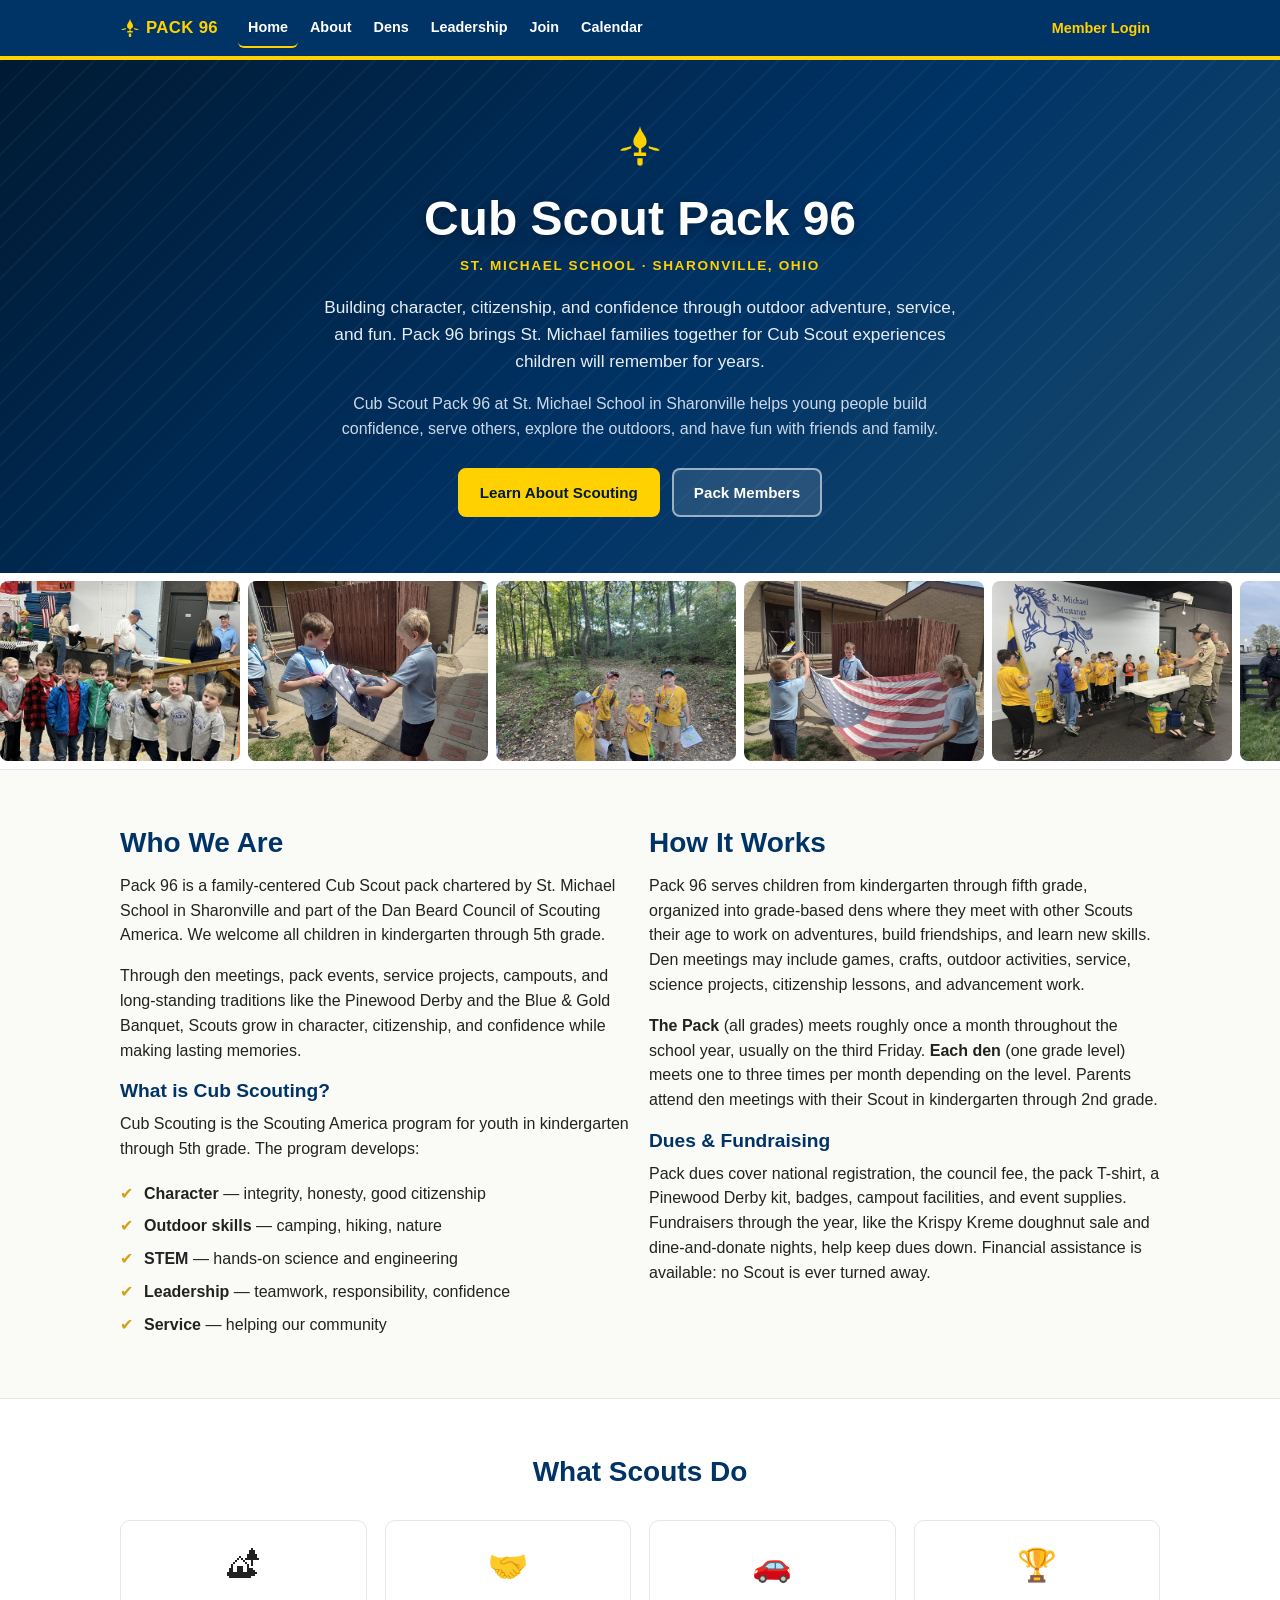
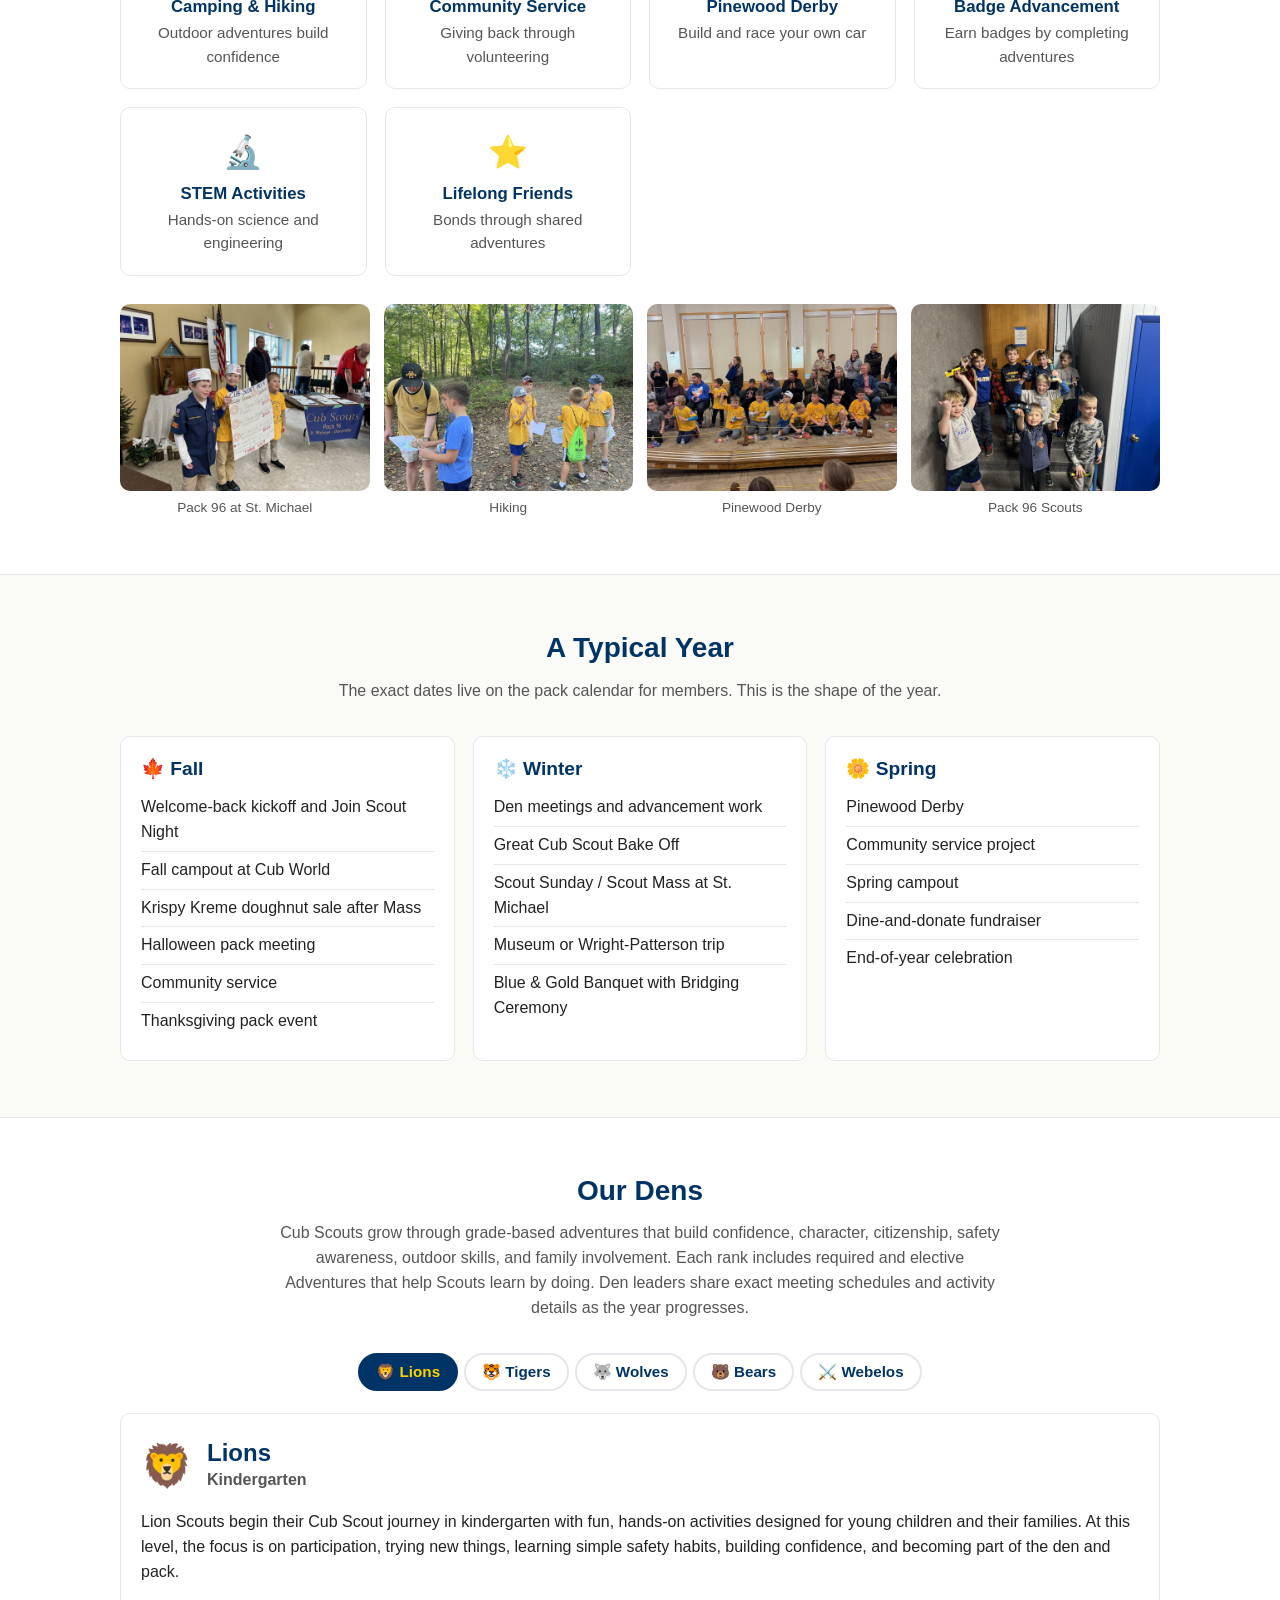
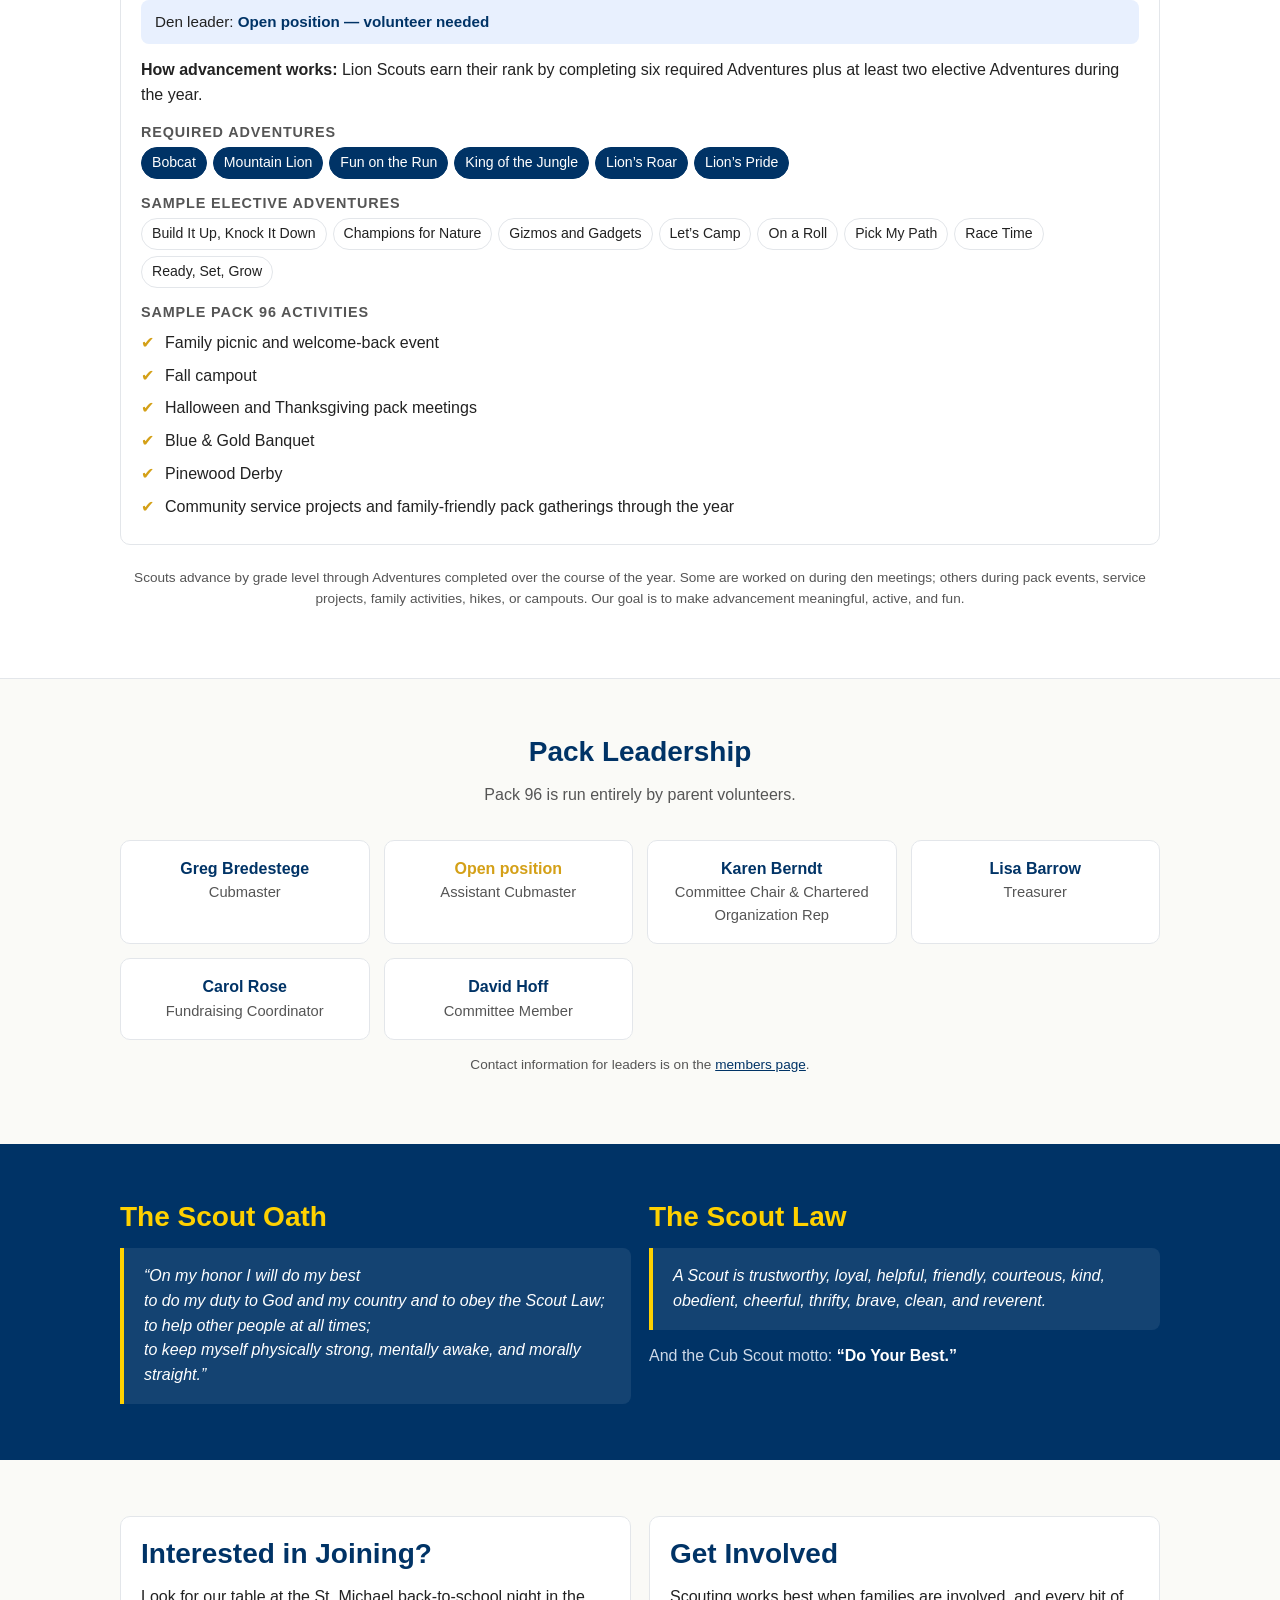
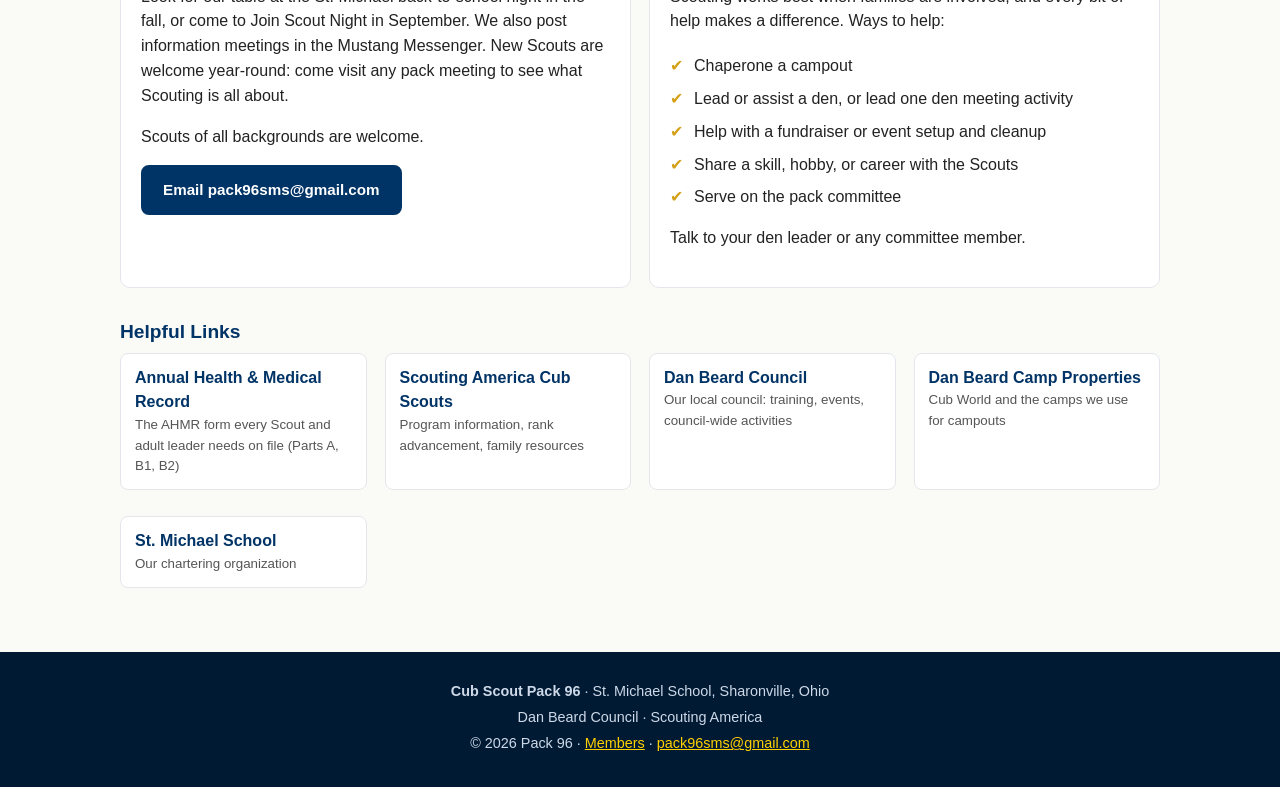
==== index.html @ cab6ee82 "site: static rebuild — public page, encrypted members page, README Replaces the Firebase/React app. " ====
<!doctype html>
<html lang="en">
<head>
<meta charset="utf-8">
<meta name="viewport" content="width=device-width, initial-scale=1">
<title>Cub Scout Pack 96 · St. Michael School, Sharonville</title>
<meta name="description" content="Cub Scout Pack 96 at St. Michael School in Sharonville, Ohio. Dens for kindergarten through 5th grade, part of the Dan Beard Council of Scouting America.">
<link rel="icon" href="data:image/svg+xml,%3Csvg xmlns='http://www.w3.org/2000/svg' viewBox='0 0 100 100'%3E%3Crect width='100' height='100' rx='16' fill='%23003366'/%3E%3Cpath fill='%23ffd100' d='M50 5c-3 15-15 22-15 35 0 8 6 13 12 15v10h-8c-2 0-3 1-3 3v5h28v-5c0-2-1-3-3-3h-8V55c6-2 12-7 12-15C65 27 53 20 50 5zM30 50c-10 5-18 2-25 10 12 2 18-2 25-5v-5zM70 50c10 5 18 2 25 10-12 2-18-2-25-5v-5zM44 78h12v12c0 3-2 5-6 5s-6-2-6-5V78z'/%3E%3C/svg%3E">
<link rel="stylesheet" href="css/style.css">
</head>
<body>

<nav class="nav" id="nav">
  <div class="wrap">
    <a class="brand" href="#top"><svg viewBox="0 0 100 100" aria-hidden="true"><path d="M50 5c-3 15-15 22-15 35 0 8 6 13 12 15v10h-8c-2 0-3 1-3 3v5h28v-5c0-2-1-3-3-3h-8V55c6-2 12-7 12-15C65 27 53 20 50 5zM30 50c-10 5-18 2-25 10 12 2 18-2 25-5v-5zM70 50c10 5 18 2 25 10-12 2-18-2-25-5v-5zM44 78h12v12c0 3-2 5-6 5s-6-2-6-5V78z"/></svg>PACK 96</a>
    <button class="nav-toggle" aria-label="Menu" aria-expanded="false" onclick="document.getElementById('nav').classList.toggle('open');this.setAttribute('aria-expanded',document.getElementById('nav').classList.contains('open'))">&#9776;</button>
    <div class="nav-links">
      <a href="#top" class="active">Home</a>
      <a href="#about">About</a>
      <a href="#dens">Dens</a>
      <a href="#leadership">Leadership</a>
      <a href="#join">Join</a>
      <a href="members.html#calendar">Calendar</a>
    </div>
    <a class="nav-cta" href="members.html">Member Login</a>
  </div>
</nav>

<header class="hero" id="top">
  <div class="wrap">
    <svg class="fdl" viewBox="0 0 100 100" aria-hidden="true"><path d="M50 5c-3 15-15 22-15 35 0 8 6 13 12 15v10h-8c-2 0-3 1-3 3v5h28v-5c0-2-1-3-3-3h-8V55c6-2 12-7 12-15C65 27 53 20 50 5zM30 50c-10 5-18 2-25 10 12 2 18-2 25-5v-5zM70 50c10 5 18 2 25 10-12 2-18-2-25-5v-5zM44 78h12v12c0 3-2 5-6 5s-6-2-6-5V78z"/></svg>
    <h1>Cub Scout Pack 96</h1>
    <div class="kicker">St. Michael School &middot; Sharonville, Ohio</div>
    <p class="lead">Building character, citizenship, and confidence through outdoor adventure, service, and fun. Pack 96 brings St. Michael families together for Cub Scout experiences children will remember for years.</p>
    <p class="sub">Cub Scout Pack 96 at St. Michael School in Sharonville helps young people build confidence, serve others, explore the outdoors, and have fun with friends and family.</p>
    <div class="btn-row">
      <a class="btn btn-gold" href="#about">Learn About Scouting</a>
      <a class="btn btn-ghost" href="members.html">Pack Members</a>
    </div>
  </div>
</header>

<div class="strip" aria-label="Pack 96 photos">
  <img src="photos/IMG_6395.jpg" alt="Scouts gathered at the Pinewood Derby" loading="eager">
  <img src="photos/image000000.jpg" alt="Pack 96 Scouts" loading="lazy">
  <img src="photos/IMG_0327.jpg" alt="Scouts on a group hike" loading="lazy">
  <img src="photos/image000000(1).jpg" alt="Pack 96 Scouts" loading="lazy">
  <img src="photos/IMG_7760.jpg" alt="Pack meeting" loading="lazy">
  <img src="photos/IMG_8763.jpg" alt="Community cleanup" loading="lazy">
  <img src="photos/image000000(2).jpg" alt="Pack 96 Scouts" loading="lazy">
  <img src="photos/IMG_6757.jpg" alt="Cub Scout Bake Off" loading="lazy">
  <img src="photos/IMG_6069.jpg" alt="Fall campout" loading="lazy">
  <img src="photos/IMG_6160.jpg" alt="Flag ceremony" loading="lazy">
  <img src="photos/IMG_6448.jpg" alt="Halloween pack meeting" loading="lazy">
  <img src="photos/IMG_3506.jpg" alt="Pinewood Derby cars" loading="lazy">
  <img src="photos/IMG_1306.jpg" alt="Den meeting" loading="lazy">
</div>

<section id="about">
  <div class="wrap">
    <div class="grid grid-2">
      <div>
        <h2>Who We Are</h2>
        <p>Pack 96 is a family-centered Cub Scout pack chartered by St. Michael School in Sharonville and part of the Dan Beard Council of Scouting America. We welcome all children in kindergarten through 5th grade.</p>
        <p>Through den meetings, pack events, service projects, campouts, and long-standing traditions like the Pinewood Derby and the Blue &amp; Gold Banquet, Scouts grow in character, citizenship, and confidence while making lasting memories.</p>
        <h3>What is Cub Scouting?</h3>
        <p>Cub Scouting is the Scouting America program for youth in kindergarten through 5th grade. The program develops:</p>
        <ul class="check">
          <li><strong>Character</strong> &mdash; integrity, honesty, good citizenship</li>
          <li><strong>Outdoor skills</strong> &mdash; camping, hiking, nature</li>
          <li><strong>STEM</strong> &mdash; hands-on science and engineering</li>
          <li><strong>Leadership</strong> &mdash; teamwork, responsibility, confidence</li>
          <li><strong>Service</strong> &mdash; helping our community</li>
        </ul>
      </div>
      <div>
        <h2>How It Works</h2>
        <p>Pack 96 serves children from kindergarten through fifth grade, organized into grade-based dens where they meet with other Scouts their age to work on adventures, build friendships, and learn new skills. Den meetings may include games, crafts, outdoor activities, service, science projects, citizenship lessons, and advancement work.</p>
        <p><strong>The Pack</strong> (all grades) meets roughly once a month throughout the school year, usually on the third Friday. <strong>Each den</strong> (one grade level) meets one to three times per month depending on the level. Parents attend den meetings with their Scout in kindergarten through 2nd grade.</p>
        <h3>Dues &amp; Fundraising</h3>
        <p>Pack dues cover national registration, the council fee, the pack T-shirt, a Pinewood Derby kit, badges, campout facilities, and event supplies. Fundraisers through the year, like the Krispy Kreme doughnut sale and dine-and-donate nights, help keep dues down. Financial assistance is available: no Scout is ever turned away.</p>
      </div>
    </div>
  </div>
</section>

<section class="alt">
  <div class="wrap">
    <div class="section-head">
      <h2>What Scouts Do</h2>
    </div>
    <div class="grid grid-3">
      <div class="card tile"><div class="icon">&#127957;</div><h3>Camping &amp; Hiking</h3><p>Outdoor adventures build confidence</p></div>
      <div class="card tile"><div class="icon">&#129309;</div><h3>Community Service</h3><p>Giving back through volunteering</p></div>
      <div class="card tile"><div class="icon">&#128663;</div><h3>Pinewood Derby</h3><p>Build and race your own car</p></div>
      <div class="card tile"><div class="icon">&#127942;</div><h3>Badge Advancement</h3><p>Earn badges by completing adventures</p></div>
      <div class="card tile"><div class="icon">&#128300;</div><h3>STEM Activities</h3><p>Hands-on science and engineering</p></div>
      <div class="card tile"><div class="icon">&#11088;</div><h3>Lifelong Friends</h3><p>Bonds through shared adventures</p></div>
    </div>
    <div class="photo-band" style="margin-top:28px">
      <figure><img src="photos/IMG_7634.jpg" alt="Pack 96 at St. Michael" loading="lazy"><figcaption>Pack 96 at St. Michael</figcaption></figure>
      <figure><img src="photos/IMG_0325.jpg" alt="Scouts hiking" loading="lazy"><figcaption>Hiking</figcaption></figure>
      <figure><img src="photos/IMG_0212.jpg" alt="Pinewood Derby" loading="lazy"><figcaption>Pinewood Derby</figcaption></figure>
      <figure><img src="photos/IMG_3549.jpg" alt="Pack 96 Scouts" loading="lazy"><figcaption>Pack 96 Scouts</figcaption></figure>
    </div>
  </div>
</section>

<section>
  <div class="wrap">
    <div class="section-head">
      <h2>A Typical Year</h2>
      <p>The exact dates live on the pack calendar for members. This is the shape of the year.</p>
    </div>
    <div class="grid grid-3">
      <div class="card season"><h3>&#127809; Fall</h3><ul class="plain">
        <li>Welcome-back kickoff and Join Scout Night</li><li>Fall campout at Cub World</li><li>Krispy Kreme doughnut sale after Mass</li><li>Halloween pack meeting</li><li>Community service</li><li>Thanksgiving pack event</li></ul></div>
      <div class="card season"><h3>&#10052;&#65039; Winter</h3><ul class="plain">
        <li>Den meetings and advancement work</li><li>Great Cub Scout Bake Off</li><li>Scout Sunday / Scout Mass at St. Michael</li><li>Museum or Wright-Patterson trip</li><li>Blue &amp; Gold Banquet with Bridging Ceremony</li></ul></div>
      <div class="card season"><h3>&#127804; Spring</h3><ul class="plain">
        <li>Pinewood Derby</li><li>Community service project</li><li>Spring campout</li><li>Dine-and-donate fundraiser</li><li>End-of-year celebration</li></ul></div>
    </div>
  </div>
</section>

<section class="alt" id="dens">
  <div class="wrap">
    <div class="section-head">
      <h2>Our Dens</h2>
      <p>Cub Scouts grow through grade-based adventures that build confidence, character, citizenship, safety awareness, outdoor skills, and family involvement. Each rank includes required and elective Adventures that help Scouts learn by doing. Den leaders share exact meeting schedules and activity details as the year progresses.</p>
    </div>

    <div class="tabs" role="tablist">
      <button class="tab" role="tab" aria-selected="true" data-den="lions">&#129409; Lions</button>
      <button class="tab" role="tab" aria-selected="false" data-den="tigers">&#128047; Tigers</button>
      <button class="tab" role="tab" aria-selected="false" data-den="wolves">&#128058; Wolves</button>
      <button class="tab" role="tab" aria-selected="false" data-den="bears">&#128059; Bears</button>
      <button class="tab" role="tab" aria-selected="false" data-den="webelos">&#9876;&#65039; Webelos</button>
    </div>

    <div class="den-panel card show" id="den-lions" role="tabpanel">
      <div class="den-head"><div class="icon">&#129409;</div><div><h3>Lions</h3><div class="grade">Kindergarten</div></div></div>
      <p>Lion Scouts begin their Cub Scout journey in kindergarten with fun, hands-on activities designed for young children and their families. At this level, the focus is on participation, trying new things, learning simple safety habits, building confidence, and becoming part of the den and pack.</p>
      <div class="den-leader" data-den="Lions">Den leader: <strong>see Leadership below</strong></div>
      <div class="adv">
        <p><strong>How advancement works:</strong> Lion Scouts earn their rank by completing six required Adventures plus at least two elective Adventures during the year.</p>
        <h4>Required Adventures</h4>
        <div class="chips"><span class="chip req">Bobcat</span><span class="chip req">Mountain Lion</span><span class="chip req">Fun on the Run</span><span class="chip req">King of the Jungle</span><span class="chip req">Lion&rsquo;s Roar</span><span class="chip req">Lion&rsquo;s Pride</span></div>
        <h4>Sample Elective Adventures</h4>
        <div class="chips"><span class="chip">Build It Up, Knock It Down</span><span class="chip">Champions for Nature</span><span class="chip">Gizmos and Gadgets</span><span class="chip">Let&rsquo;s Camp</span><span class="chip">On a Roll</span><span class="chip">Pick My Path</span><span class="chip">Race Time</span><span class="chip">Ready, Set, Grow</span></div>
        <h4>Sample Pack 96 Activities</h4>
        <ul class="check"><li>Family picnic and welcome-back event</li><li>Fall campout</li><li>Halloween and Thanksgiving pack meetings</li><li>Blue &amp; Gold Banquet</li><li>Pinewood Derby</li><li>Community service projects and family-friendly pack gatherings through the year</li></ul>
      </div>
    </div>

    <div class="den-panel card" id="den-tigers" role="tabpanel">
      <div class="den-head"><div class="icon">&#128047;</div><div><h3>Tigers</h3><div class="grade">1st Grade</div></div></div>
      <p>Tiger Scouts continue building confidence through active, family-supported adventures that focus on teamwork, safety, citizenship, the outdoors, and trying new skills. Tigers learn best through participation, movement, and shared experiences with their families and den.</p>
      <div class="den-leader" data-den="Tigers">Den leader: <strong>see Leadership below</strong></div>
      <div class="adv">
        <p><strong>How advancement works:</strong> Tiger Scouts earn their rank by completing six required Adventures plus at least two elective Adventures during the year.</p>
        <h4>Required Adventures</h4>
        <div class="chips"><span class="chip req">Bobcat</span><span class="chip req">Tigers in the Wild</span><span class="chip req">Tiger Bites</span><span class="chip req">Team Tiger</span><span class="chip req">Tiger&rsquo;s Roar</span><span class="chip req">Tiger Circles</span></div>
        <h4>Sample Elective Adventures</h4>
        <div class="chips"><span class="chip">Champions for Nature</span><span class="chip">Curiosity, Intrigue, and Magical Mysteries</span><span class="chip">Good Knights</span><span class="chip">Let&rsquo;s Camp</span><span class="chip">Race Time</span><span class="chip">Sky Is the Limit</span><span class="chip">Tiger: Safe and Smart</span><span class="chip">Tiger in the Water</span></div>
        <h4>Sample Pack 96 Activities</h4>
        <ul class="check"><li>Family picnic kickoff and fall campout</li><li>Halloween pack meeting</li><li>Great Cub Scout Bake Off / cake decorating</li><li>Scout Sunday / Scout Mass</li><li>Blue &amp; Gold Banquet and Pinewood Derby</li><li>Spring service projects and pack-wide outdoor events</li></ul>
      </div>
    </div>

    <div class="den-panel card" id="den-wolves" role="tabpanel">
      <div class="den-head"><div class="icon">&#128058;</div><div><h3>Wolves</h3><div class="grade">2nd Grade</div></div></div>
      <p>Wolf Scouts grow in independence as they take on adventures that build practical skills, citizenship, outdoor awareness, and problem-solving. At this stage, Scouts begin to do more together as a den while still having strong family support.</p>
      <div class="den-leader" data-den="Wolves">Den leader: <strong>see Leadership below</strong></div>
      <div class="adv">
        <p><strong>How advancement works:</strong> Wolf Scouts earn their rank by completing six required Adventures plus at least two elective Adventures during the year.</p>
        <h4>Required Adventures</h4>
        <div class="chips"><span class="chip req">Bobcat</span><span class="chip req">Paws on the Path</span><span class="chip req">Running With the Pack</span><span class="chip req">Council Fire</span><span class="chip req">Safety in Numbers</span><span class="chip req">Footsteps</span></div>
        <h4>Sample Elective Adventures</h4>
        <div class="chips"><span class="chip">Adventures in Coins</span><span class="chip">Air of the Wolf</span><span class="chip">Champions for Nature</span><span class="chip">Code of the Wolf</span><span class="chip">Cubs Who Care</span><span class="chip">Finding Your Way</span><span class="chip">Let&rsquo;s Camp</span><span class="chip">Race Time</span></div>
        <h4>Sample Pack 96 Activities</h4>
        <ul class="check"><li>Building 3D models of their homes</li><li>Learning about neighborhoods and good citizenship</li><li>Making paper airplanes and measuring flight time and distance</li><li>Family faith tradition projects and acts of kindness</li><li>Pack meetings, campouts, Pinewood Derby, and Blue &amp; Gold</li></ul>
      </div>
    </div>

    <div class="den-panel card" id="den-bears" role="tabpanel">
      <div class="den-head"><div class="icon">&#128059;</div><div><h3>Bears</h3><div class="grade">3rd Grade</div></div></div>
      <p>Bear Scouts take on more challenge through service, science, outdoor activities, practical life skills, and hands-on adventures. At this level, Scouts build more independence while continuing to learn through fun, active experiences with their den and pack.</p>
      <div class="den-leader" data-den="Bears">Den leader: <strong>see Leadership below</strong></div>
      <div class="adv">
        <p><strong>How advancement works:</strong> Bear Scouts earn their rank by completing six required Adventures plus at least two elective Adventures during the year.</p>
        <h4>Required Adventures</h4>
        <div class="chips"><span class="chip req">Bobcat</span><span class="chip req">Bear Habitat</span><span class="chip req">Bear Strong</span><span class="chip req">Paws for Action</span><span class="chip req">Standing Tall</span><span class="chip req">Fellowship</span></div>
        <h4>Sample Elective Adventures</h4>
        <div class="chips"><span class="chip">A Bear Goes Fishing</span><span class="chip">Baloo the Builder</span><span class="chip">Champions for Nature</span><span class="chip">Chef Tech</span><span class="chip">Critter Care</span><span class="chip">Forensics</span><span class="chip">Let&rsquo;s Camp</span><span class="chip">Salmon Run</span><span class="chip">Super Science</span><span class="chip">Whittling</span></div>
        <h4>Sample Pack 96 Activities</h4>
        <ul class="check"><li>Map reading, planning hikes, and a hike at Rentschler Forest MetroPark</li><li>Learning and using the Cub Scout Six Essentials</li><li>Community service and litter cleanup at Twin Creek Preserve</li><li>Patriotic activities and flag ceremony preparation</li><li>Fractions through trail mix, potential and kinetic energy, forensics and fingerprints</li><li>Wright-Patterson Air Force Base trip</li></ul>
      </div>
    </div>

    <div class="den-panel card" id="den-webelos" role="tabpanel">
      <div class="den-head"><div class="icon">&#9876;&#65039;</div><div><h3>Webelos</h3><div class="grade">4th &amp; 5th Grade</div></div></div>
      <p>At Pack 96, our older Cub Scouts continue together in a two-year Webelos experience focused on growing independence, leadership, outdoor skills, service, and preparation for the next stage of Scouting. Scouting America officially separates Webelos and Arrow of Light for advancement, but Pack 96 keeps older Cub Scouts together in a shared local experience. Webelos bridge into Troop 803 at St. Michael.</p>
      <div class="den-leader" data-den="Webelos">Den leader: <strong>see Leadership below</strong></div>
      <div class="adv">
        <p><strong>How advancement works:</strong> Older Scouts continue working on age-appropriate Adventures and build toward the skills, confidence, and readiness needed for the transition into Scouts BSA.</p>
        <h4>Required Adventures</h4>
        <div class="chips"><span class="chip req">Bobcat</span><span class="chip req">Webelos Walkabout</span><span class="chip req">Stronger, Faster, Higher</span><span class="chip req">My Community</span><span class="chip req">My Safety</span><span class="chip req">My Family</span></div>
        <h4>Sample Elective Adventures</h4>
        <div class="chips"><span class="chip">Aquanaut</span><span class="chip">Art Explosion</span><span class="chip">Aware and Care</span><span class="chip">Build It</span><span class="chip">Catch the Big One</span><span class="chip">Earth Rocks!</span><span class="chip">Let&rsquo;s Camp</span><span class="chip">Pedal Away</span><span class="chip">Race Time</span><span class="chip">Tech on the Trail</span></div>
        <h4>Sample Pack 96 Activities</h4>
        <ul class="check"><li>Fall and spring campouts</li><li>Blue &amp; Gold participation and bridging traditions</li><li>Pinewood Derby</li><li>Service projects like litter cleanup and flag collection</li><li>Hiking and outdoor preparation</li><li>Pack leadership opportunities and setting an example for younger Scouts</li></ul>
      </div>
    </div>

    <p class="note" style="margin-top:22px">Scouts advance by grade level through Adventures completed over the course of the year. Some are worked on during den meetings; others during pack events, service projects, family activities, hikes, or campouts. Our goal is to make advancement meaningful, active, and fun.</p>
  </div>
</section>

<section id="leadership">
  <div class="wrap">
    <div class="section-head">
      <h2>Pack Leadership</h2>
      <p>Pack 96 is run entirely by parent volunteers.</p>
    </div>
    <div class="people" id="leaders"></div>
    <p class="note">Contact information for leaders is on the <a href="members.html#contacts">members page</a>.</p>
  </div>
</section>

<section class="navy">
  <div class="wrap">
    <div class="grid grid-2">
      <div>
        <h2>The Scout Oath</h2>
        <blockquote>&ldquo;On my honor I will do my best<br>to do my duty to God and my country and to obey the Scout Law;<br>to help other people at all times;<br>to keep myself physically strong, mentally awake, and morally straight.&rdquo;</blockquote>
      </div>
      <div>
        <h2>The Scout Law</h2>
        <blockquote>A Scout is trustworthy, loyal, helpful, friendly, courteous, kind, obedient, cheerful, thrifty, brave, clean, and reverent.</blockquote>
        <p style="margin-top:14px;color:#cdd9e8">And the Cub Scout motto: <strong style="color:#fff">&ldquo;Do Your Best.&rdquo;</strong></p>
      </div>
    </div>
  </div>
</section>

<section id="join">
  <div class="wrap">
    <div class="grid grid-2">
      <div class="card">
        <h2>Interested in Joining?</h2>
        <p>Look for our table at the St. Michael back-to-school night in the fall, or come to Join Scout Night in September. We also post information meetings in the Mustang Messenger. New Scouts are welcome year-round: come visit any pack meeting to see what Scouting is all about.</p>
        <p>Scouts of all backgrounds are welcome.</p>
        <p><a class="btn btn-navy" href="mailto:pack96sms@gmail.com">Email pack96sms@gmail.com</a></p>
      </div>
      <div class="card">
        <h2>Get Involved</h2>
        <p>Scouting works best when families are involved, and every bit of help makes a difference. Ways to help:</p>
        <ul class="check">
          <li>Chaperone a campout</li>
          <li>Lead or assist a den, or lead one den meeting activity</li>
          <li>Help with a fundraiser or event setup and cleanup</li>
          <li>Share a skill, hobby, or career with the Scouts</li>
          <li>Serve on the pack committee</li>
        </ul>
        <p style="margin-top:12px">Talk to your den leader or any committee member.</p>
      </div>
    </div>
    <h3 style="margin-top:32px">Helpful Links</h3>
    <div class="grid grid-3 link-list">
      <a href="https://www.scouting.org/health-and-safety/ahmr/" target="_blank" rel="noopener">Annual Health &amp; Medical Record<small>The AHMR form every Scout and adult leader needs on file (Parts A, B1, B2)</small></a>
      <a href="https://www.scouting.org/programs/cub-scouts/" target="_blank" rel="noopener">Scouting America Cub Scouts<small>Program information, rank advancement, family resources</small></a>
      <a href="https://danbeard.org/" target="_blank" rel="noopener">Dan Beard Council<small>Our local council: training, events, council-wide activities</small></a>
      <a href="https://danbeard.org/camp-properties/" target="_blank" rel="noopener">Dan Beard Camp Properties<small>Cub World and the camps we use for campouts</small></a>
      <a href="https://www.stmichaelsharonville.org/" target="_blank" rel="noopener">St. Michael School<small>Our chartering organization</small></a>
    </div>
  </div>
</section>

<footer>
  <p><strong>Cub Scout Pack 96</strong> &middot; St. Michael School, Sharonville, Ohio</p>
  <p>Dan Beard Council &middot; Scouting America</p>
  <p>&copy; <span id="year">2026</span> Pack 96 &middot; <a href="members.html">Members</a> &middot; <a href="mailto:pack96sms@gmail.com">pack96sms@gmail.com</a></p>
</footer>

<script src="config.js"></script>
<script src="js/site.js"></script>
</body>
</html>
---- css/style.css ----
/* Pack 96 site styles. Palette carried over from the 2025-26 site: navy, gold, off-white. */
:root{
  --navy:#003366; --navy-dark:#001a33; --navy-mid:#1b4d6e;
  --gold:#ffd100; --gold-dark:#d4a017;
  --paper:#fafaf7; --ink:#222; --muted:#555; --line:#e3e6ea; --pale:#e8f0fe;
  --radius:10px; --max:1080px;
}
*{box-sizing:border-box}
html{scroll-behavior:smooth}
body{margin:0;font-family:-apple-system,BlinkMacSystemFont,"Segoe UI",Roboto,"Helvetica Neue",Arial,sans-serif;color:var(--ink);background:var(--paper);line-height:1.55;-webkit-font-smoothing:antialiased}
img{max-width:100%;display:block}
a{color:var(--navy)}
h1,h2,h3,h4{line-height:1.2;margin:0 0 .5em}
h2{font-size:1.75rem;color:var(--navy)}
h3{font-size:1.2rem;color:var(--navy)}
p{margin:0 0 1em}
.wrap{max-width:var(--max);margin:0 auto;padding:0 20px}
[hidden]{display:none!important}

/* Nav */
.nav{position:sticky;top:0;z-index:50;background:var(--navy);border-bottom:4px solid var(--gold)}
.nav .wrap{display:flex;align-items:center;gap:8px;min-height:56px;flex-wrap:wrap}
.brand{color:var(--gold);font-weight:800;letter-spacing:.02em;text-decoration:none;font-size:1.05rem;display:flex;align-items:center;gap:6px;margin-right:12px}
.brand svg{width:20px;height:20px;fill:var(--gold)}
.nav-links{display:flex;gap:2px;flex:1;flex-wrap:wrap}
.nav-links a{color:#fff;text-decoration:none;font-size:.9rem;font-weight:600;padding:8px 10px;border-radius:6px;border-bottom:2px solid transparent}
.nav-links a:hover{background:rgba(255,255,255,.12)}
.nav-links a.active{border-bottom-color:var(--gold)}
.nav-cta{color:var(--gold);text-decoration:none;font-weight:700;font-size:.9rem;padding:8px 10px;white-space:nowrap}
.nav-toggle{display:none;background:none;border:0;color:#fff;font-size:1.6rem;padding:4px 8px;cursor:pointer;margin-left:auto}
@media (max-width:720px){
  .nav-toggle{display:block}
  .nav-links{display:none;flex-basis:100%;flex-direction:column;padding-bottom:8px}
  .nav.open .nav-links{display:flex}
  .nav-cta{margin-left:auto}
  .nav.open .nav-cta{margin-left:0}
}

/* Hero */
.hero{background:linear-gradient(135deg,var(--navy-dark) 0%,var(--navy) 55%,var(--navy-mid) 100%);color:#fff;text-align:center;padding:64px 20px 56px;position:relative;overflow:hidden}
.hero::before{content:"";position:absolute;inset:0;background:repeating-linear-gradient(135deg,rgba(255,255,255,.035) 0 2px,transparent 2px 22px);pointer-events:none}
.hero .wrap{position:relative}
.hero svg.fdl{width:44px;height:44px;fill:var(--gold);margin:0 auto 14px}
.hero h1{font-size:clamp(1.9rem,5vw,3rem);margin-bottom:8px;text-shadow:0 2px 12px rgba(0,0,0,.35)}
.hero .kicker{color:var(--gold);font-weight:700;letter-spacing:.12em;font-size:.85rem;text-transform:uppercase;margin-bottom:18px}
.hero .lead{max-width:640px;margin:0 auto 1em;font-size:1.08rem;color:#e7edf5}
.hero .sub{max-width:640px;margin:0 auto 26px;color:#cdd9e8}
.hero.small{padding:40px 20px 34px}
.btn{display:inline-block;padding:11px 20px;border-radius:8px;font-weight:700;text-decoration:none;border:2px solid transparent;font-size:.95rem;cursor:pointer;font-family:inherit}
.btn-gold{background:var(--gold);color:var(--navy-dark);border-color:var(--gold)}
.btn-gold:hover{background:#ffdd3d}
.btn-ghost{background:rgba(255,255,255,.12);color:#fff;border-color:rgba(255,255,255,.55)}
.btn-ghost:hover{background:rgba(255,255,255,.2)}
.btn-navy{background:var(--navy);color:#fff;border-color:var(--navy)}
.btn-navy:hover{background:var(--navy-mid)}
.btn-outline{background:#fff;color:var(--navy);border-color:var(--navy)}
.btn-outline:hover{background:var(--pale)}
.btn-row{display:flex;gap:12px;justify-content:center;flex-wrap:wrap}

/* Photo strip */
.strip{display:flex;gap:8px;overflow-x:auto;padding:8px 0;scroll-snap-type:x proximity;background:#fff;border-bottom:1px solid var(--line)}
.strip img{height:180px;border-radius:8px;object-fit:cover;flex-shrink:0;scroll-snap-align:start}
@media (max-width:600px){.strip img{height:130px}}

/* Sections */
section{padding:56px 0}
section.alt{background:#fff;border-top:1px solid var(--line);border-bottom:1px solid var(--line)}
section.navy{background:var(--navy);color:#fff}
section.navy h2,section.navy h3{color:var(--gold)}
section.navy a{color:var(--gold)}
.section-head{text-align:center;max-width:720px;margin:0 auto 32px}
.section-head p{color:var(--muted)}
section.navy .section-head p{color:#cdd9e8}
.grid{display:grid;gap:18px}
.grid-2{grid-template-columns:repeat(auto-fit,minmax(280px,1fr))}
.grid-3{grid-template-columns:repeat(auto-fit,minmax(240px,1fr))}
.grid-5{grid-template-columns:repeat(auto-fit,minmax(150px,1fr))}
.card{background:#fff;border:1px solid var(--line);border-radius:var(--radius);padding:20px}
.card.dark{background:rgba(255,255,255,.07);border-color:rgba(255,255,255,.15);color:#fff}
.tile{text-align:center}
.tile .icon{font-size:2rem;margin-bottom:6px}
.tile h3{font-size:1.05rem;margin-bottom:4px}
.tile p{color:var(--muted);font-size:.95rem;margin:0}
.den-card{text-align:center;padding:16px 10px;text-decoration:none;display:block}
.den-card .icon{font-size:2.2rem}
.den-card h3{margin:6px 0 2px;font-size:1.05rem}
.den-card p{margin:0;color:var(--muted);font-size:.9rem}
ul.plain{list-style:none;padding:0;margin:0}
ul.plain li{padding:6px 0;border-bottom:1px solid var(--line)}
ul.plain li:last-child{border-bottom:0}
ul.check{list-style:none;padding:0;margin:0}
ul.check li{padding:4px 0 4px 1.5em;position:relative}
ul.check li::before{content:"\2714";color:var(--gold-dark);position:absolute;left:0}
.photo-band{display:grid;grid-template-columns:repeat(auto-fit,minmax(220px,1fr));gap:14px}
.photo-band figure{margin:0}
.photo-band img{aspect-ratio:4/3;object-fit:cover;border-radius:var(--radius);width:100%}
.photo-band figcaption{font-size:.85rem;color:var(--muted);margin-top:6px;text-align:center}
blockquote{margin:0;padding:16px 20px;border-left:4px solid var(--gold);background:rgba(255,209,0,.08);border-radius:0 8px 8px 0;font-style:italic}
section.navy blockquote{background:rgba(255,255,255,.08);color:#fff}

/* Dens tabs */
.tabs{display:flex;gap:6px;flex-wrap:wrap;justify-content:center;margin-bottom:22px}
.tab{background:#fff;border:2px solid var(--line);border-radius:999px;padding:8px 16px;font-weight:700;color:var(--navy);cursor:pointer;font-family:inherit;font-size:.95rem}
.tab[aria-selected="true"]{background:var(--navy);color:var(--gold);border-color:var(--navy)}
.den-panel{display:none}
.den-panel.show{display:block}
.den-head{display:flex;align-items:center;gap:14px;margin-bottom:12px}
.den-head .icon{font-size:2.6rem}
.den-head h3{margin:0;font-size:1.5rem}
.den-head .grade{color:var(--muted);font-weight:600}
.den-leader{background:var(--pale);border-radius:8px;padding:10px 14px;margin:14px 0;font-size:.95rem}
.den-leader strong{color:var(--navy)}
.adv h4{font-size:.9rem;text-transform:uppercase;letter-spacing:.06em;color:var(--muted);margin:16px 0 6px}
.chips{display:flex;flex-wrap:wrap;gap:6px}
.chip{background:#fff;border:1px solid var(--line);border-radius:999px;padding:4px 10px;font-size:.88rem}
.chip.req{background:var(--navy);color:#fff;border-color:var(--navy)}

/* Leadership */
.people{display:grid;grid-template-columns:repeat(auto-fit,minmax(200px,1fr));gap:14px}
.person{background:#fff;border:1px solid var(--line);border-radius:var(--radius);padding:16px;text-align:center}
.person .name{font-weight:700;color:var(--navy)}
.person .role{color:var(--muted);font-size:.92rem}
.person .contact{font-size:.88rem;margin-top:6px;word-break:break-word}
.person.open .name{color:var(--gold-dark)}
.note{font-size:.85rem;color:var(--muted);text-align:center;margin-top:14px}

/* Members page */
.gate{max-width:420px;margin:60px auto;text-align:center}
.gate svg{width:48px;height:48px;fill:var(--navy);margin:0 auto 10px}
.gate input[type=password]{width:100%;padding:12px 14px;border:2px solid var(--line);border-radius:8px;font-size:1rem;margin:10px 0}
.gate label.remember{display:flex;gap:8px;justify-content:center;align-items:center;font-size:.9rem;color:var(--muted);margin-bottom:14px}
.gate .err{color:#991b1b;font-weight:600;min-height:1.4em}
.gate .hint{color:var(--muted);font-size:.9rem;margin-top:14px}
.cal-frame{width:100%;height:640px;border:1px solid var(--line);border-radius:var(--radius);background:#fff}
.doc-frame{width:100%;height:720px;border:1px solid var(--line);border-radius:var(--radius);background:#fff}
@media (max-width:600px){.cal-frame{height:520px}.doc-frame{height:560px}}
.link-list a{display:block;padding:12px 14px;background:#fff;border:1px solid var(--line);border-radius:8px;text-decoration:none;margin-bottom:8px;font-weight:600}
.link-list a small{display:block;font-weight:400;color:var(--muted)}
.link-list a:hover{border-color:var(--navy)}
.toolbar{display:flex;gap:10px;flex-wrap:wrap;margin:12px 0 18px}
.members-nav{background:#fff;border-bottom:1px solid var(--line);position:sticky;top:60px;z-index:40}
.members-nav .wrap{display:flex;gap:4px;overflow-x:auto;padding:6px 20px}
.members-nav a{white-space:nowrap;text-decoration:none;font-weight:600;font-size:.9rem;padding:8px 12px;border-radius:6px;color:var(--navy)}
.members-nav a:hover{background:var(--pale)}
.members-nav a.logout{margin-left:auto;color:#991b1b}
details.embed{margin-top:10px}
details.embed summary{cursor:pointer;font-weight:600;color:var(--navy)}
.callout{background:rgba(255,209,0,.12);border:1px solid var(--gold-dark);border-radius:8px;padding:12px 16px;margin-bottom:18px}

/* Footer */
footer{background:var(--navy-dark);color:#cdd9e8;text-align:center;padding:28px 20px;font-size:.9rem}
footer a{color:var(--gold)}
footer p{margin:0 0 4px}
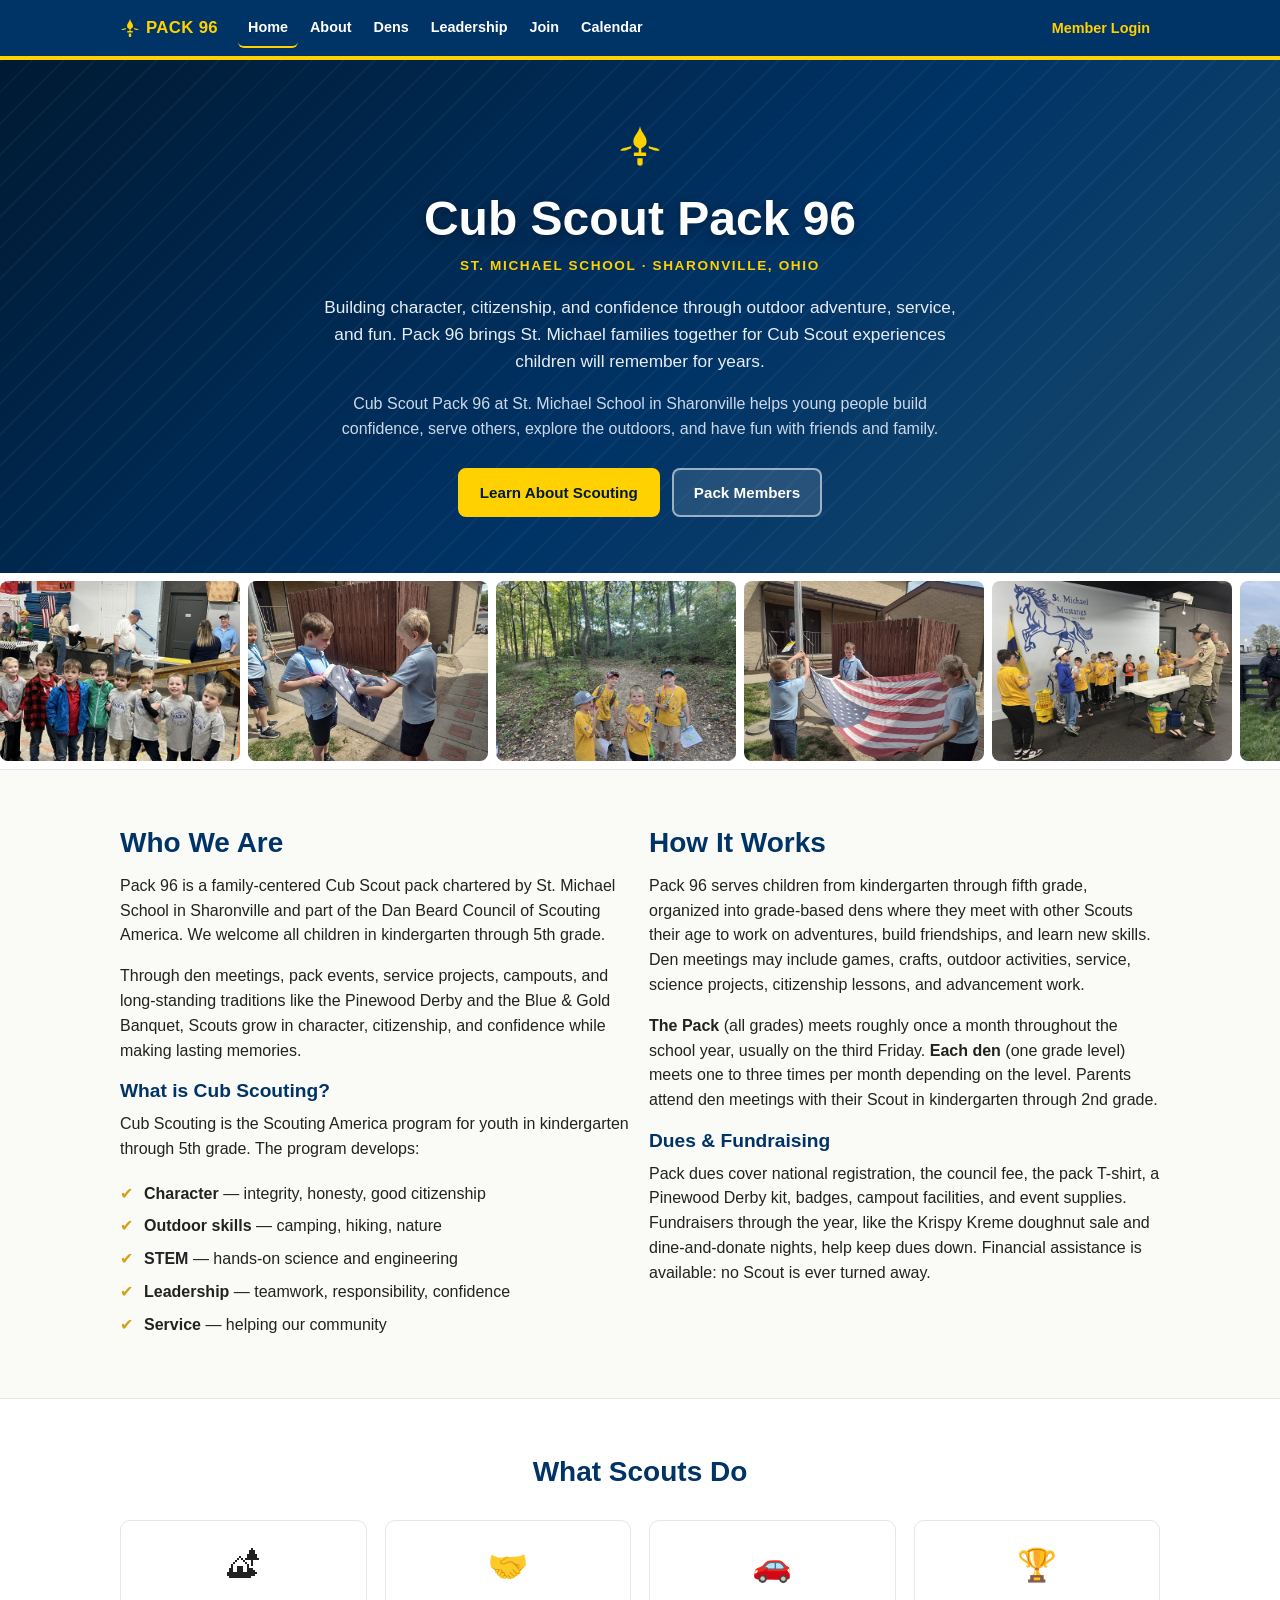
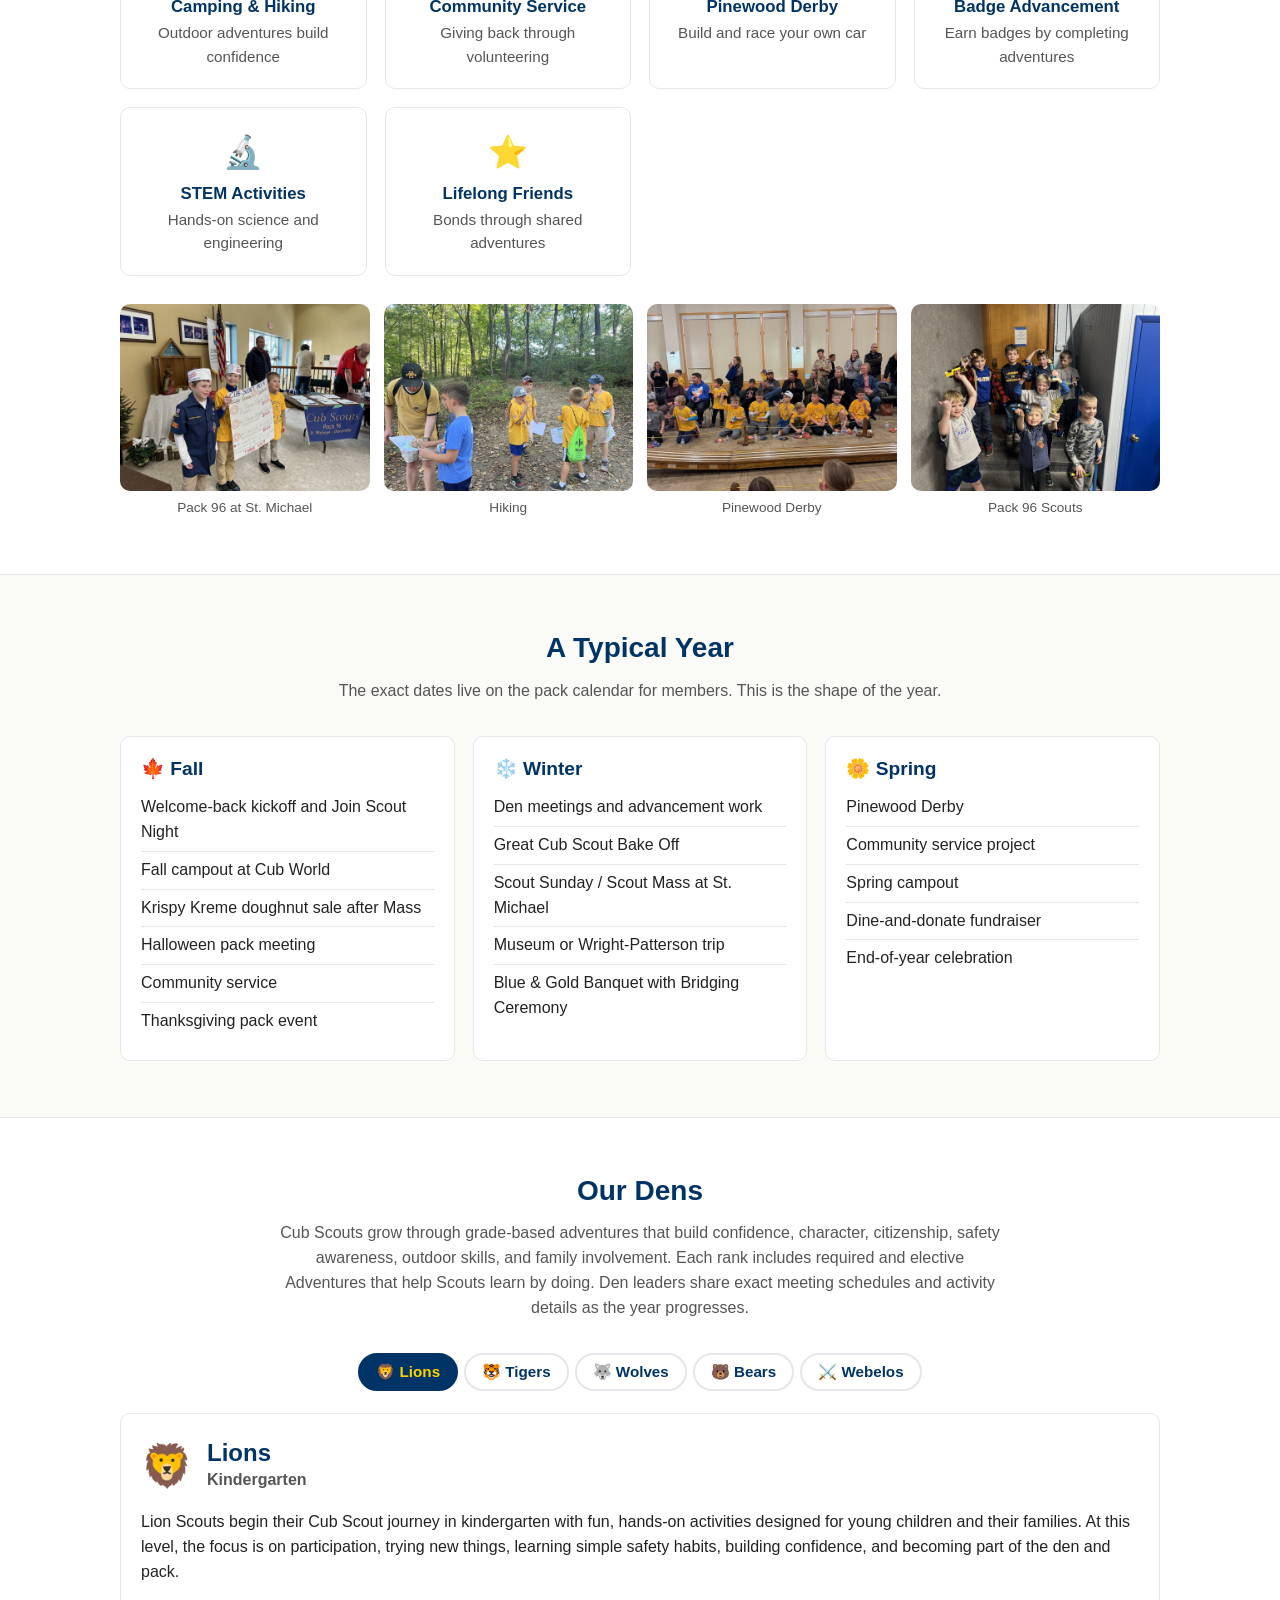
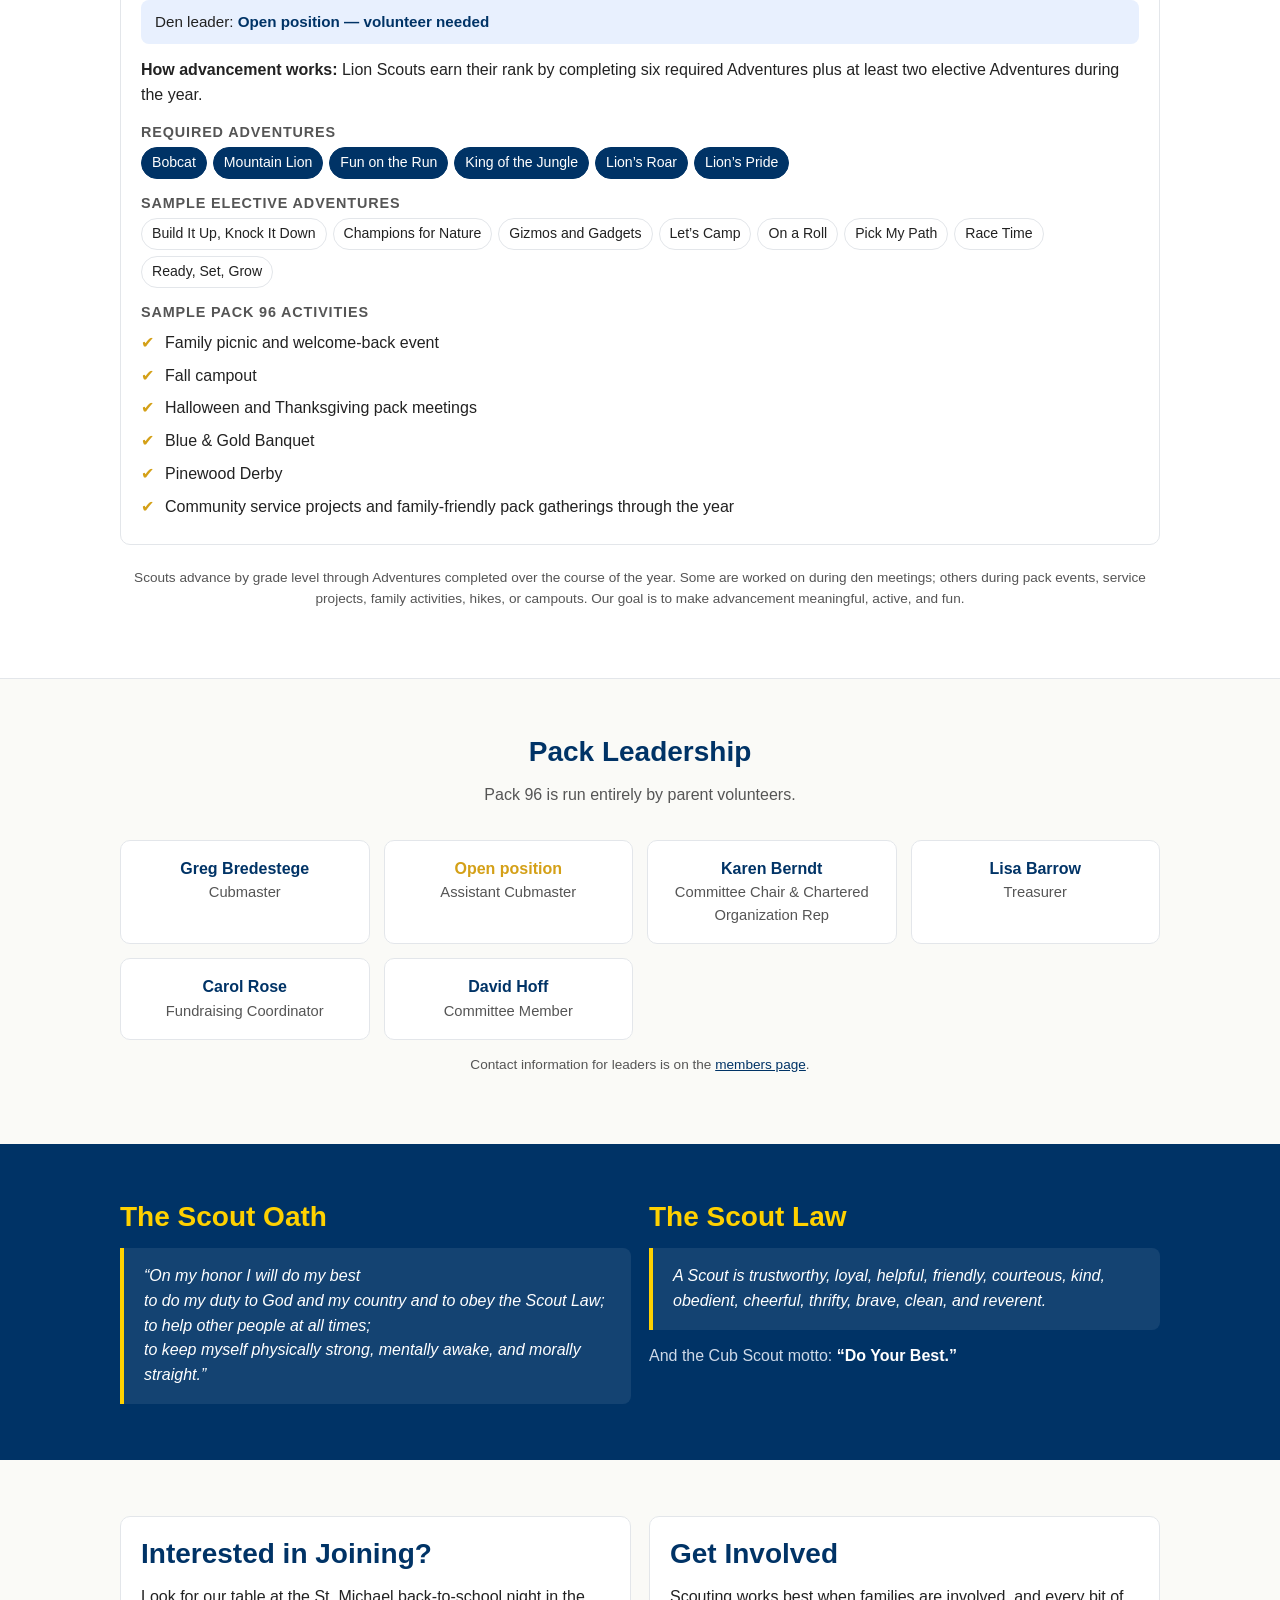
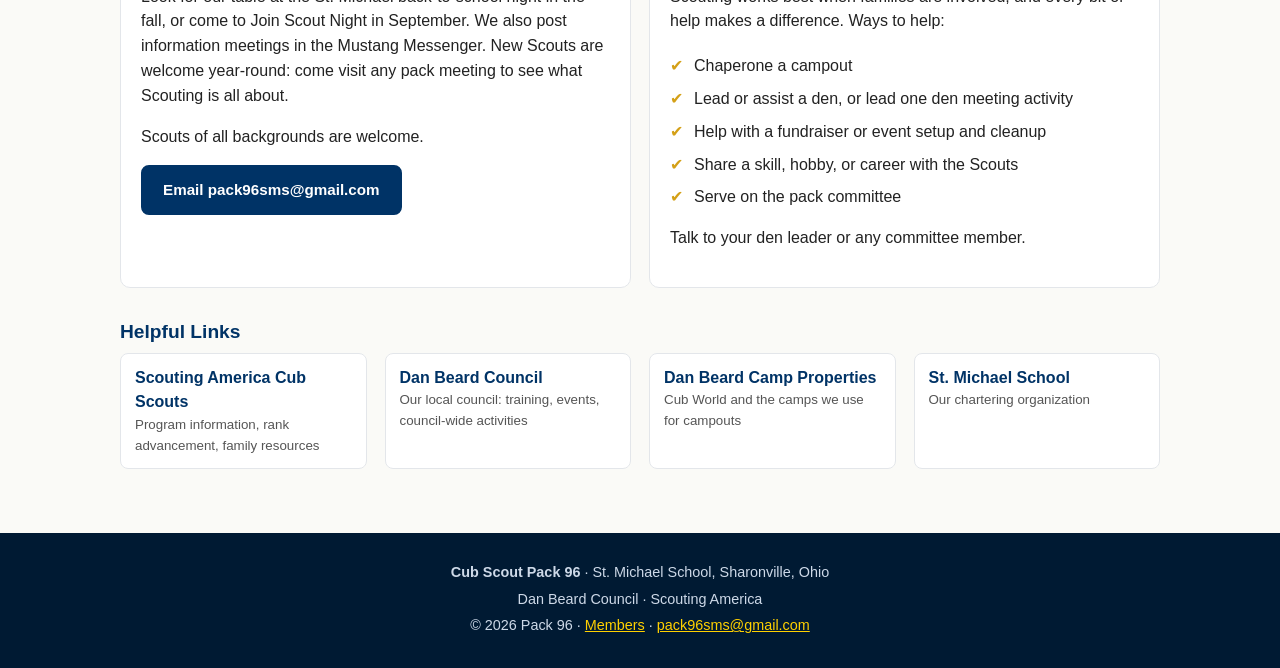
==== commit 9a83fadc: "members: self-listing Drive Documents folder; drop AHMR from homepage links Co-Authored-By: Claude F" ====
--- a/index.html
+++ b/index.html
@@ -268,7 +268,6 @@
     </div>
     <h3 style="margin-top:32px">Helpful Links</h3>
     <div class="grid grid-3 link-list">
-      <a href="https://www.scouting.org/health-and-safety/ahmr/" target="_blank" rel="noopener">Annual Health &amp; Medical Record<small>The AHMR form every Scout and adult leader needs on file (Parts A, B1, B2)</small></a>
       <a href="https://www.scouting.org/programs/cub-scouts/" target="_blank" rel="noopener">Scouting America Cub Scouts<small>Program information, rank advancement, family resources</small></a>
       <a href="https://danbeard.org/" target="_blank" rel="noopener">Dan Beard Council<small>Our local council: training, events, council-wide activities</small></a>
       <a href="https://danbeard.org/camp-properties/" target="_blank" rel="noopener">Dan Beard Camp Properties<small>Cub World and the camps we use for campouts</small></a>
